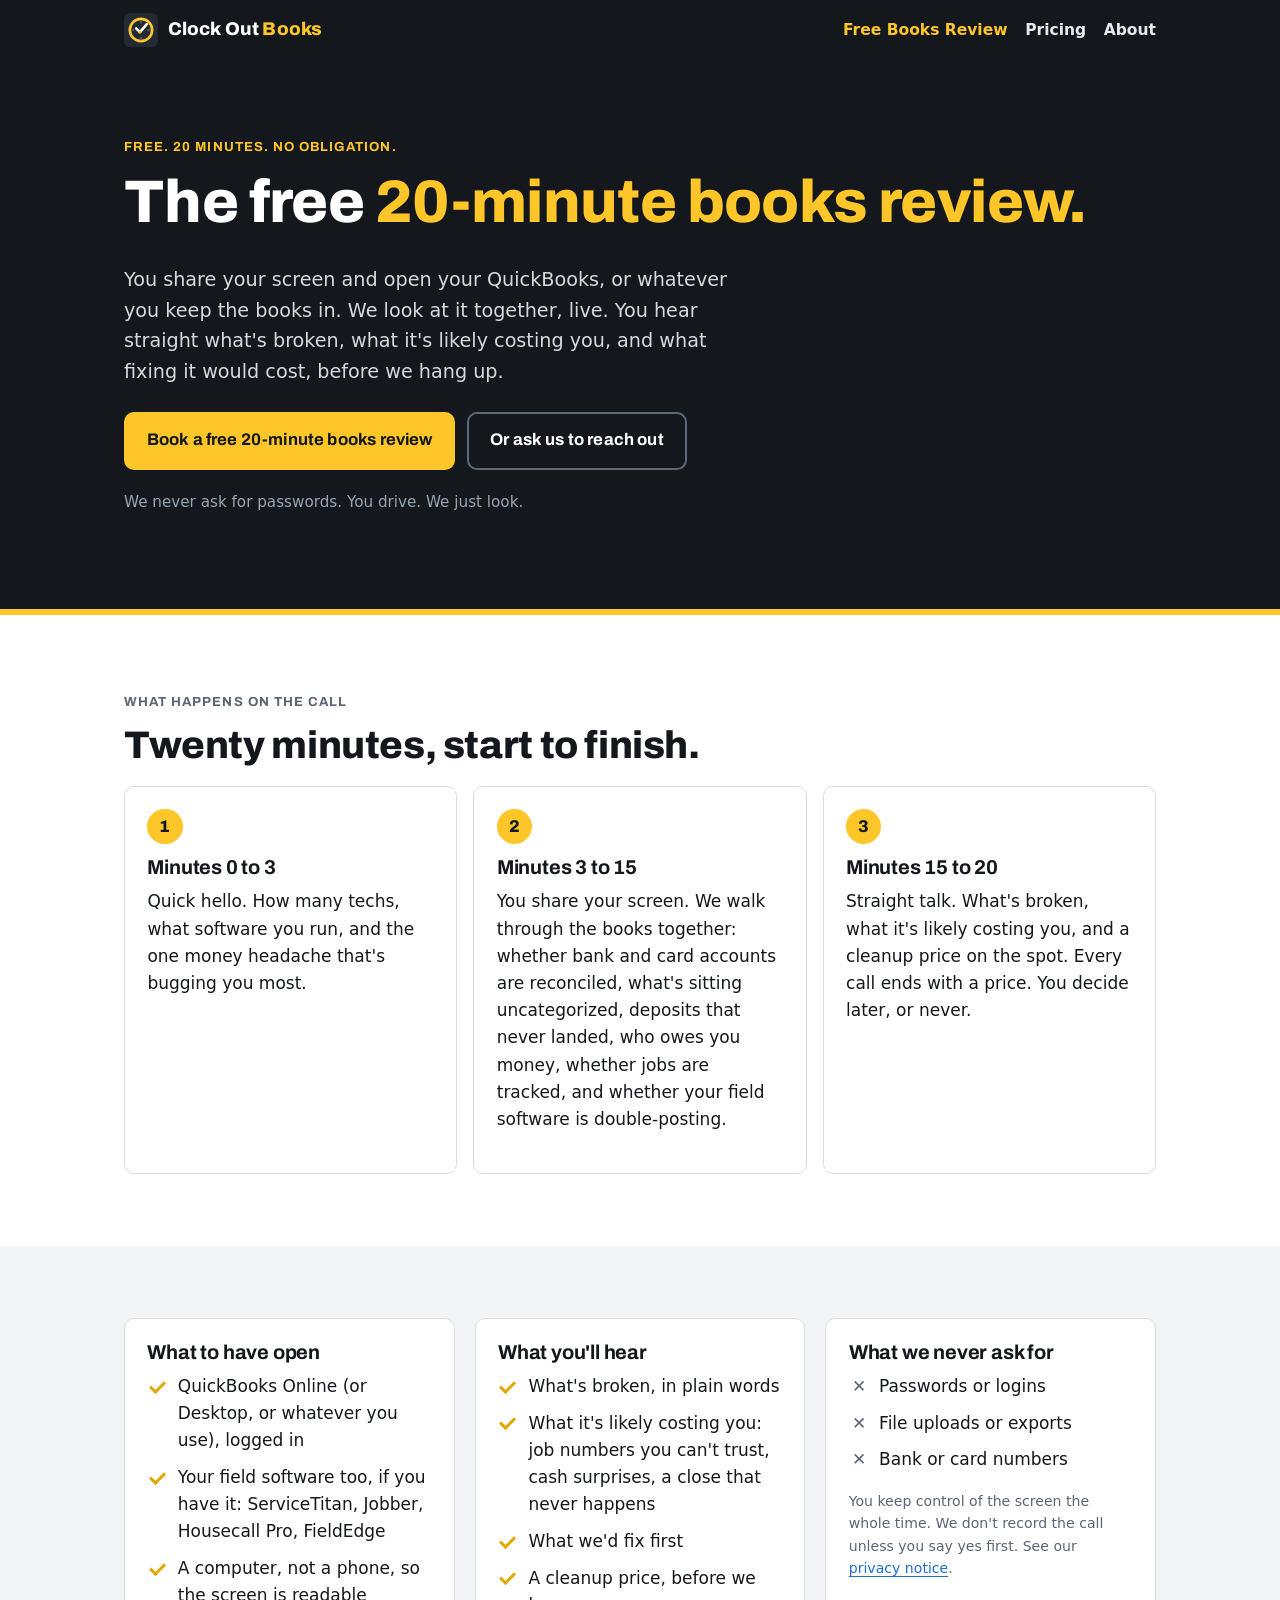
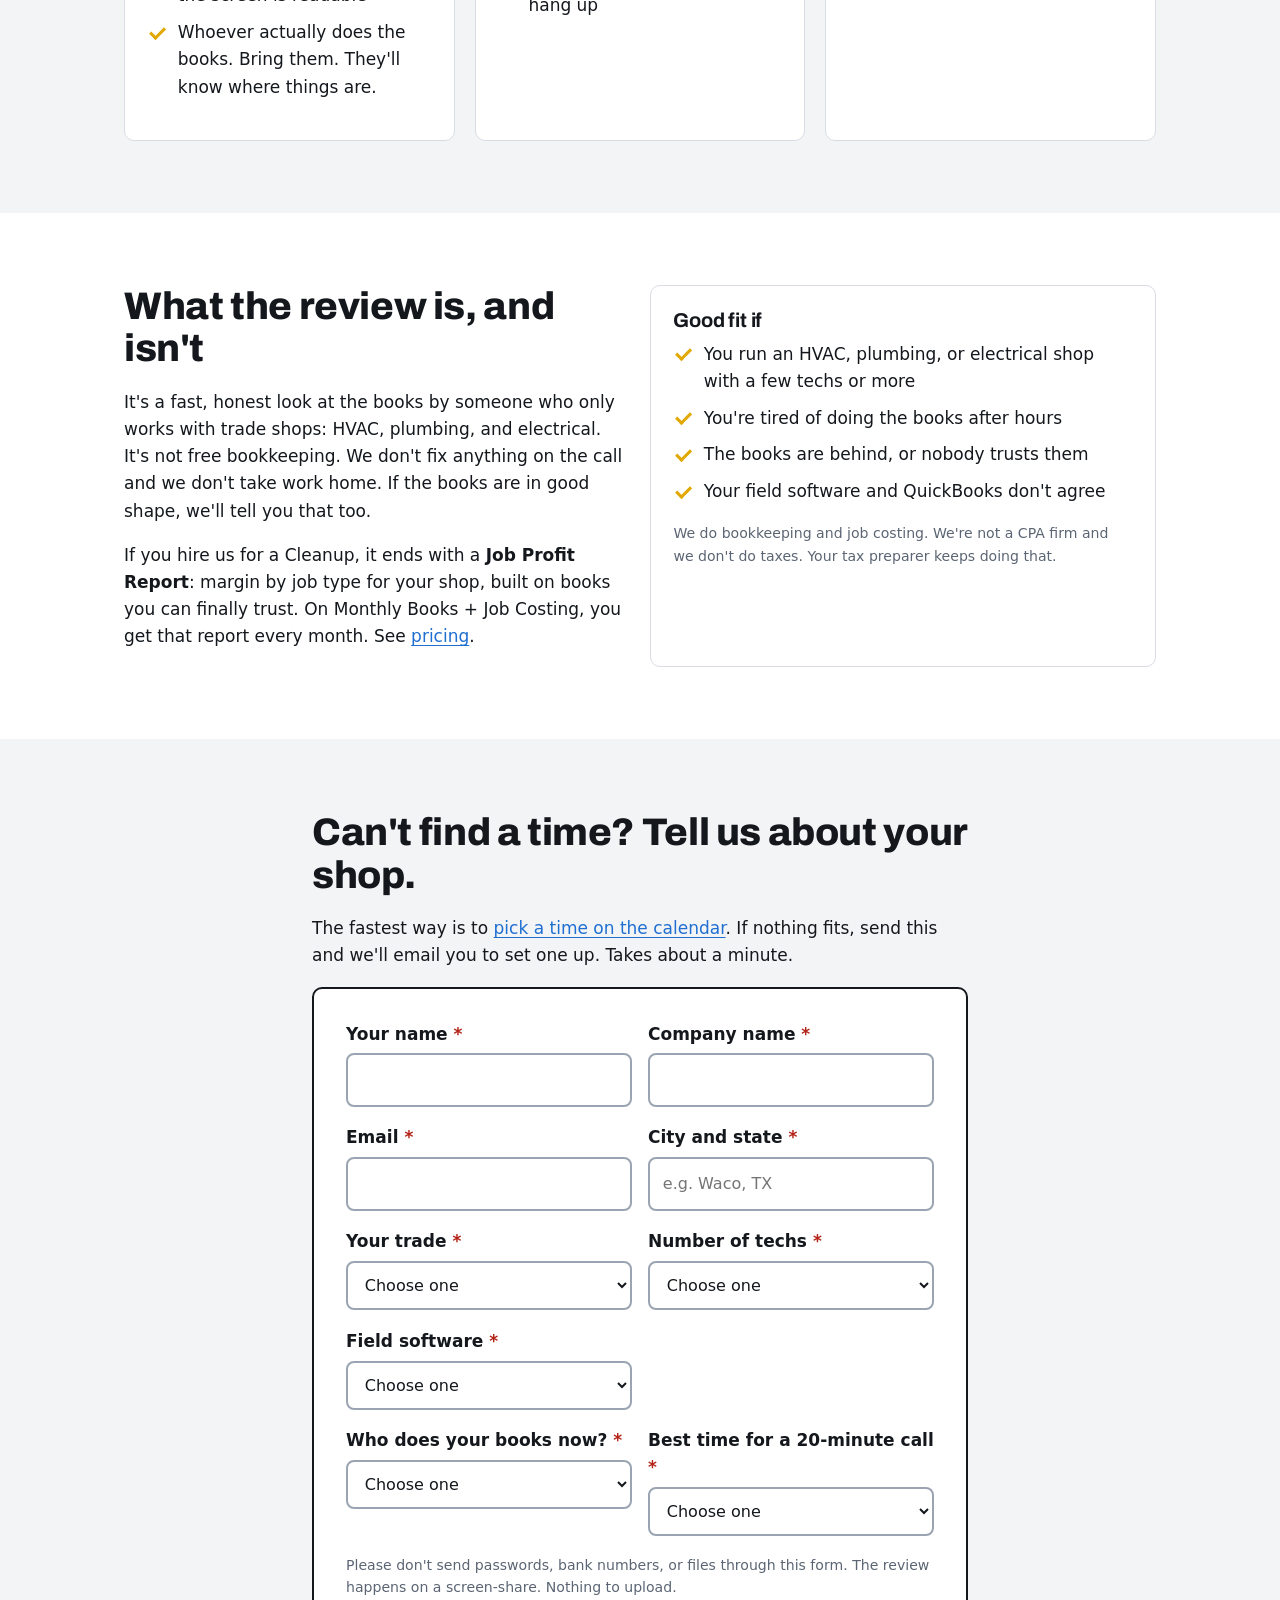
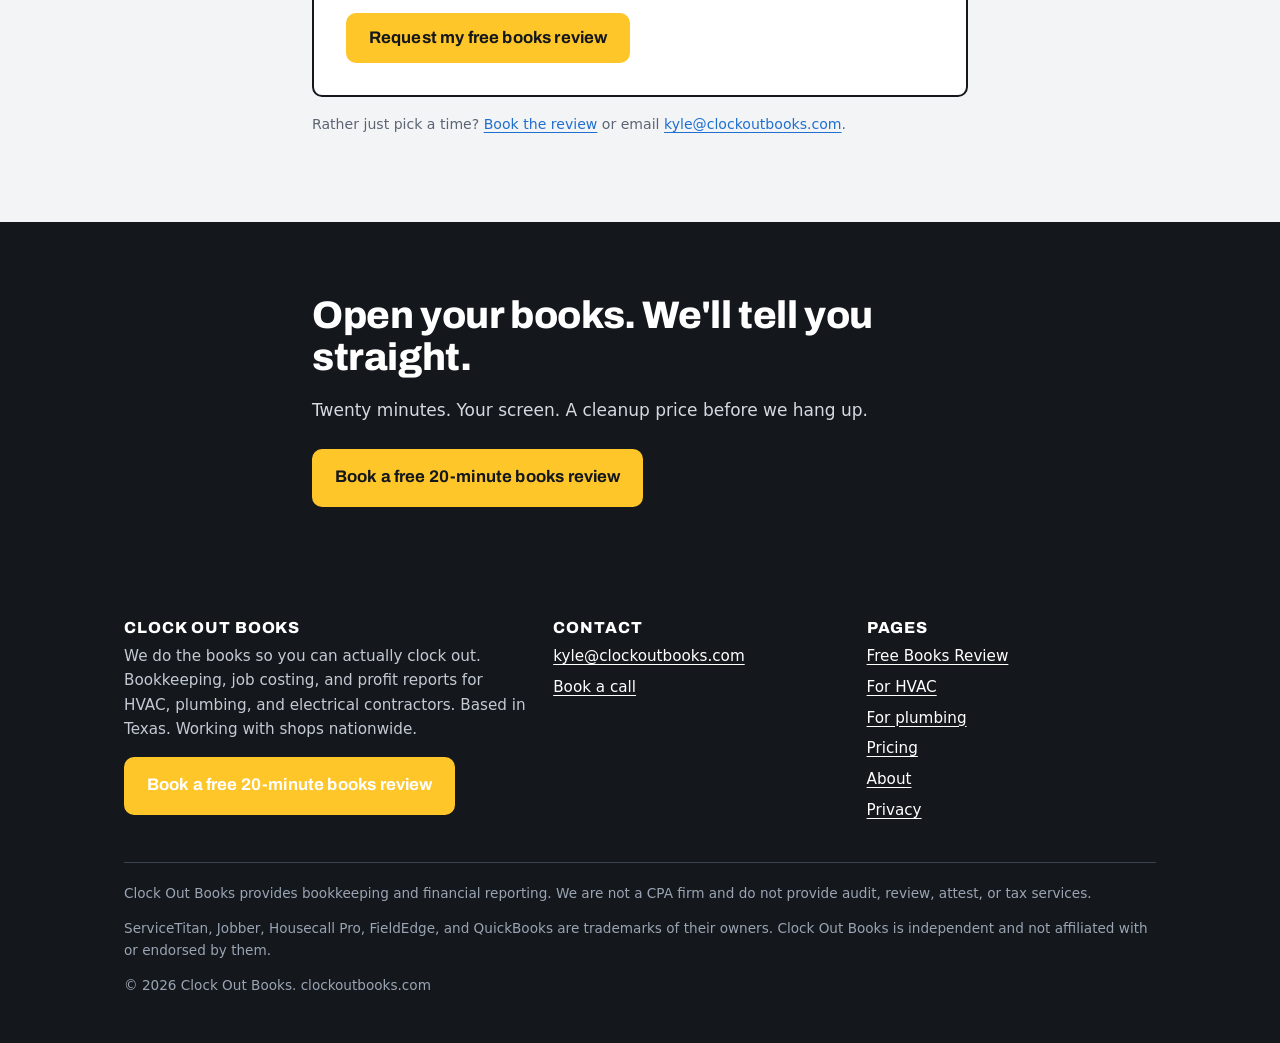
==== books-review.html @ 0bdfc25b "Clock Out Books site (built from trades-back-office/site via tools/build_site.py)" ====
<!doctype html>
<html lang="en">
<head>
<meta charset="utf-8">
<meta name="viewport" content="width=device-width, initial-scale=1">
<title>Free 20-Minute Books Review | Clock Out Books</title>
<meta name="description" content="Share your screen, open your QuickBooks, and hear straight what's broken in your shop's books, what it's likely costing you, and a cleanup price. Free, 20 minutes, no passwords.">
<link rel="canonical" href="https://clockoutbooks.com/books-review">
<meta name="theme-color" content="#14181d">
<link rel="icon" href="/favicon.svg" type="image/svg+xml">
<link rel="icon" href="/favicon-32.png" sizes="32x32" type="image/png">
<link rel="apple-touch-icon" href="/apple-touch-icon.png">
<meta property="og:type" content="website">
<meta property="og:site_name" content="Clock Out Books">
<meta property="og:title" content="Free 20-Minute Books Review | Clock Out Books">
<meta property="og:description" content="Share your screen, open your QuickBooks, and hear straight what's broken in your shop's books, what it's likely costing you, and a cleanup price. Free, 20 minutes, no passwords.">
<meta property="og:url" content="https://clockoutbooks.com/books-review">
<meta property="og:image" content="https://clockoutbooks.com/og-image.png">
<meta property="og:image:width" content="1200">
<meta property="og:image:height" content="630">
<meta property="og:image:alt" content="Clock Out Books: We do the books so you can actually clock out.">
<meta name="twitter:card" content="summary_large_image">
<link rel="preconnect" href="https://fonts.googleapis.com">
<link rel="preconnect" href="https://fonts.gstatic.com" crossorigin>
<link rel="stylesheet" href="https://fonts.googleapis.com/css2?family=Archivo:wght@700;800&display=swap">
<link rel="stylesheet" href="/styles.css">
</head>
<body>
<a class="skip" href="#main">Skip to content</a>
<header class="site-header">
  <div class="wrap">
    <a class="brand" href="/" aria-label="Clock Out Books home"><svg viewBox="0 0 64 64" aria-hidden="true" focusable="false"><rect width="64" height="64" rx="12" fill="#232a33"/><circle cx="32" cy="32" r="21" fill="none" stroke="#ffc629" stroke-width="5"/><path d="M32 15.5v3.5M48.5 32H45M32 48.5V45M15.5 32H19" stroke="#5b6573" stroke-width="2.5" stroke-linecap="round"/><path d="M23 29l7 7L43 21" fill="none" stroke="#fff" stroke-width="5" stroke-linecap="round" stroke-linejoin="round"/><circle cx="30" cy="36" r="2.6" fill="#ffc629"/></svg><span>Clock Out <b>Books</b></span></a>
    <nav class="nav" aria-label="Main">
      <a href="/books-review.html" aria-current="page">Free Books Review</a>
      <a href="/pricing.html">Pricing</a>
      <a href="/about.html">About</a>
    </nav>
  </div>
</header>
<main id="main">
<section class="hero">
  <div class="wrap">
    <span class="eyebrow">Free. 20 minutes. No obligation.</span>
    <h1>The free <span class="hl">20-minute books review.</span></h1>
    <p class="lede">You share your screen and open your QuickBooks, or whatever you keep the books in. We look at it together, live. You hear straight what's broken, what it's likely costing you, and what fixing it would cost, before we hang up.</p>
    <div class="btn-row">
      <a class="btn btn-primary" href="/books-review.html#review-form">Book a free 20-minute books review</a>
      <a class="btn btn-ghost" href="#request">Or ask us to reach out</a>
    </div>
    <p class="note">We never ask for passwords. You drive. We just look.</p>
  </div>
</section>

<section class="section">
  <div class="wrap">
    <span class="eyebrow">What happens on the call</span>
    <h2>Twenty minutes, start to finish.</h2>
    <ol class="steps">
      <li>
        <h3>Minutes 0 to 3</h3>
        <p>Quick hello. How many techs, what software you run, and the one money headache that's bugging you most.</p>
      </li>
      <li>
        <h3>Minutes 3 to 15</h3>
        <p>You share your screen. We walk through the books together: whether bank and card accounts are reconciled, what's sitting uncategorized, deposits that never landed, who owes you money, whether jobs are tracked, and whether your field software is double-posting.</p>
      </li>
      <li>
        <h3>Minutes 15 to 20</h3>
        <p>Straight talk. What's broken, what it's likely costing you, and a cleanup price on the spot. Every call ends with a price. You decide later, or never.</p>
      </li>
    </ol>
  </div>
</section>

<section class="section alt">
  <div class="wrap grid grid-3">
    <div class="card">
      <h3>What to have open</h3>
      <ul class="checks">
        <li>QuickBooks Online (or Desktop, or whatever you use), logged in</li>
        <li>Your field software too, if you have it: ServiceTitan, Jobber, Housecall Pro, FieldEdge</li>
        <li>A computer, not a phone, so the screen is readable</li>
        <li>Whoever actually does the books. Bring them. They'll know where things are.</li>
      </ul>
    </div>
    <div class="card">
      <h3>What you'll hear</h3>
      <ul class="checks">
        <li>What's broken, in plain words</li>
        <li>What it's likely costing you: job numbers you can't trust, cash surprises, a close that never happens</li>
        <li>What we'd fix first</li>
        <li>A cleanup price, before we hang up</li>
      </ul>
    </div>
    <div class="card">
      <h3>What we never ask for</h3>
      <ul class="xs">
        <li>Passwords or logins</li>
        <li>File uploads or exports</li>
        <li>Bank or card numbers</li>
      </ul>
      <p class="fine" style="margin-top:1rem">You keep control of the screen the whole time. We don't record the call unless you say yes first. See our <a href="/privacy.html">privacy notice</a>.</p>
    </div>
  </div>
</section>

<section class="section">
  <div class="wrap grid grid-2">
    <div>
      <h2>What the review is, and isn't</h2>
      <p>It's a fast, honest look at the books by someone who only works with trade shops: HVAC, plumbing, and electrical. It's not free bookkeeping. We don't fix anything on the call and we don't take work home. If the books are in good shape, we'll tell you that too.</p>
      <p>If you hire us for a Cleanup, it ends with a <strong>Job Profit Report</strong>: margin by job type for your shop, built on books you can finally trust. On Monthly Books + Job Costing, you get that report every month. See <a href="/pricing.html">pricing</a>.</p>
    </div>
    <div class="card">
      <h3>Good fit if</h3>
      <ul class="checks">
        <li>You run an HVAC, plumbing, or electrical shop with a few techs or more</li>
        <li>You're tired of doing the books after hours</li>
        <li>The books are behind, or nobody trusts them</li>
        <li>Your field software and QuickBooks don't agree</li>
      </ul>
      <p class="fine">We do bookkeeping and job costing. We're not a CPA firm and we don't do taxes. Your tax preparer keeps doing that.</p>
    </div>
  </div>
</section>

<section class="section alt" id="request">
  <div class="wrap narrow">
    <h2>Can't find a time? Tell us about your shop.</h2>
    <p>The fastest way is to <a href="/books-review.html#review-form">pick a time on the calendar</a>. If nothing fits, send this and we'll email you to set one up. Takes about a minute.</p>
    <form class="form" id="review-form" action="https://formsubmit.co/ajax/kyle@clockoutbooks.com" method="POST" accept-charset="UTF-8">
      <input type="hidden" name="_subject" value="New Books Review request">
      <input type="hidden" name="form" value="books-review">
      <input type="hidden" name="_template" value="table">
      <input type="hidden" name="_next" value="https://clockoutbooks.com/thanks.html">
      <div class="hp" aria-hidden="true">
        <label for="website">Leave this empty</label>
        <input type="text" id="website" name="_honey" tabindex="-1" autocomplete="off">
      </div>
      <div class="field-row">
        <div class="field">
          <label for="name">Your name <span class="req" aria-hidden="true">*</span></label>
          <input type="text" id="name" name="name" autocomplete="name" required>
        </div>
        <div class="field">
          <label for="company">Company name <span class="req" aria-hidden="true">*</span></label>
          <input type="text" id="company" name="company" autocomplete="organization" required>
        </div>
      </div>
      <div class="field-row">
        <div class="field">
          <label for="email">Email <span class="req" aria-hidden="true">*</span></label>
          <input type="email" id="email" name="email" autocomplete="email" required>
        </div>
        <div class="field">
          <label for="city">City and state <span class="req" aria-hidden="true">*</span></label>
          <input type="text" id="city" name="city_state" autocomplete="address-level2" placeholder="e.g. Waco, TX" required>
        </div>
      </div>
      <div class="field-row">
        <div class="field">
          <label for="trade">Your trade <span class="req" aria-hidden="true">*</span></label>
          <select id="trade" name="trade" required>
            <option value="">Choose one</option>
            <option>HVAC</option>
            <option>Plumbing</option>
            <option>Electrical</option>
            <option>Roofing</option>
            <option>Other trade</option>
          </select>
        </div>
        <div class="field">
          <label for="techs">Number of techs <span class="req" aria-hidden="true">*</span></label>
          <select id="techs" name="techs" required>
            <option value="">Choose one</option>
            <option>1 to 3</option>
            <option>4 to 10</option>
            <option>11 to 25</option>
            <option>26 or more</option>
          </select>
        </div>
        <div class="field">
          <label for="software">Field software <span class="req" aria-hidden="true">*</span></label>
          <select id="software" name="field_software" required>
            <option value="">Choose one</option>
            <option>ServiceTitan</option>
            <option>Jobber</option>
            <option>Housecall Pro</option>
            <option>FieldEdge</option>
            <option>Other</option>
            <option>None</option>
          </select>
        </div>
      </div>
      <div class="field-row">
        <div class="field">
          <label for="books">Who does your books now? <span class="req" aria-hidden="true">*</span></label>
          <select id="books" name="bookkeeping_now" required>
            <option value="">Choose one</option>
            <option>I do them myself</option>
            <option>My spouse</option>
            <option>An office person</option>
            <option>A bookkeeper</option>
            <option>A CPA</option>
            <option>Nobody right now</option>
          </select>
        </div>
        <div class="field">
          <label for="besttime">Best time for a 20-minute call <span class="req" aria-hidden="true">*</span></label>
          <select id="besttime" name="best_time" required>
            <option value="">Choose one</option>
            <option>Early morning (before 9am)</option>
            <option>Mid-morning</option>
            <option>Lunchtime</option>
            <option>Afternoon</option>
            <option>Evening (after 5pm)</option>
          </select>
        </div>
      </div>
      <p class="fine">Please don't send passwords, bank numbers, or files through this form. The review happens on a screen-share. Nothing to upload.</p>
      <button class="btn btn-primary" type="submit">Request my free books review</button>
      <p class="form-status" id="form-status" role="status" aria-live="polite"></p>
      <noscript><p class="fine">After you submit, you'll see a confirmation page. Trouble with the form? Email <a href="mailto:kyle@clockoutbooks.com">kyle@clockoutbooks.com</a>.</p></noscript>
    </form>
    <p class="fine" style="margin-top:1rem">Rather just pick a time? <a href="/books-review.html#review-form">Book the review</a> or email <a href="mailto:kyle@clockoutbooks.com">kyle@clockoutbooks.com</a>.</p>
  </div>
</section>

<section class="section dark">
  <div class="wrap narrow">
    <h2>Open your books. We'll tell you straight.</h2>
    <p>Twenty minutes. Your screen. A cleanup price before we hang up.</p>
    <div class="btn-row"><a class="btn btn-primary" href="/books-review.html#review-form">Book a free 20-minute books review</a></div>
  </div>
</section>
</main>
<footer class="site-footer">
  <div class="wrap">
    <div class="cols">
      <div>
        <h2>Clock Out Books</h2>
        <p>We do the books so you can actually clock out. Bookkeeping, job costing, and profit reports for HVAC, plumbing, and electrical contractors. Based in Texas. Working with shops nationwide.</p>
        <p><a class="btn btn-primary" href="/books-review.html">Book a free 20-minute books review</a></p>
      </div>
      <div>
        <h2>Contact</h2>
        <ul>
          <li><a href="mailto:kyle@clockoutbooks.com">kyle@clockoutbooks.com</a></li>
          <li><a href="/books-review.html#review-form">Book a call</a></li>
        </ul>
      </div>
      <div>
        <h2>Pages</h2>
        <ul>
          <li><a href="/books-review.html">Free Books Review</a></li>
          <li><a href="/hvac.html">For HVAC</a></li>
          <li><a href="/plumbing.html">For plumbing</a></li>
          <li><a href="/pricing.html">Pricing</a></li>
          <li><a href="/about.html">About</a></li>
          <li><a href="/privacy.html">Privacy</a></li>
        </ul>
      </div>
    </div>
    <div class="legal">
      <p>Clock Out Books provides bookkeeping and financial reporting. We are not a CPA firm and do not provide audit, review, attest, or tax services.</p>
      <p>ServiceTitan, Jobber, Housecall Pro, FieldEdge, and QuickBooks are trademarks of their owners. Clock Out Books is independent and not affiliated with or endorsed by them.</p>
      <p>&copy; <span data-year>2026</span> Clock Out Books. clockoutbooks.com</p>
    </div>
  </div>
</footer>
<script src="/site.js" defer></script>
</body>
</html>
---- styles.css ----
/* Clock Out Books - shared styles. No build step. */
:root {
  --ink: #14181d;
  --ink-2: #232a33;
  --steel: #3a4452;
  --muted: #5b6573;
  --line: #d9dde3;
  --paper: #ffffff;
  --paper-2: #f3f4f6;
  --yellow: #ffc629;
  --yellow-dark: #e0a800;
  --cold: #1f6fd1;
  --focus: #1f6fd1;
  --radius: 10px;
  --max: 1080px;
  --font-head: "Archivo", "Arial Narrow", Arial, sans-serif;
  --font-body: system-ui, -apple-system, "Segoe UI", Roboto, Arial, sans-serif;
}

*, *::before, *::after { box-sizing: border-box; }
html { -webkit-text-size-adjust: 100%; }
body {
  margin: 0;
  font-family: var(--font-body);
  font-size: 1.0625rem;
  line-height: 1.6;
  color: var(--ink);
  background: var(--paper);
}
img, svg { max-width: 100%; height: auto; }
a { color: var(--cold); text-underline-offset: 3px; }
a:hover { text-decoration-thickness: 2px; }
:focus-visible { outline: 3px solid var(--focus); outline-offset: 2px; }

h1, h2, h3 {
  font-family: var(--font-head);
  line-height: 1.1;
  letter-spacing: -0.01em;
  margin: 0 0 0.5em;
}
h1 { font-size: clamp(2.2rem, 7vw, 3.75rem); font-weight: 800; }
h2 { font-size: clamp(1.6rem, 4.5vw, 2.4rem); font-weight: 800; }
h3 { font-size: 1.25rem; font-weight: 700; }
p { margin: 0 0 1em; }

.skip {
  position: absolute; left: -9999px; top: 0;
  background: var(--yellow); color: var(--ink); padding: 0.6rem 1rem; z-index: 10;
}
.skip:focus { left: 0.5rem; top: 0.5rem; }

.wrap { width: 100%; max-width: var(--max); margin: 0 auto; padding: 0 1rem; }
@media (min-width: 720px) { .wrap { padding: 0 1.5rem; } }

/* Header */
.site-header { background: var(--ink); color: #fff; }
.site-header .wrap {
  display: flex; flex-wrap: wrap; align-items: center; justify-content: space-between;
  gap: 0.5rem 1rem; padding-top: 0.75rem; padding-bottom: 0.75rem;
}
.brand {
  display: inline-flex; align-items: center; gap: 0.6rem;
  color: #fff; text-decoration: none;
  font-family: var(--font-head); font-weight: 800; font-size: 1.15rem; letter-spacing: 0.01em;
}
.brand svg { width: 34px; height: 34px; flex: none; }
.brand span b { color: var(--yellow); font-weight: 800; }
.nav { display: flex; flex-wrap: wrap; gap: 0.25rem 1.1rem; align-items: center; }
.nav a { color: #e6e9ee; text-decoration: none; font-weight: 600; font-size: 0.97rem; padding: 0.35rem 0; }
.nav a:hover, .nav a[aria-current="page"] { color: var(--yellow); }

/* Buttons */
.btn {
  display: inline-block; text-decoration: none; font-weight: 700;
  font-family: var(--font-head); font-size: 1.05rem; letter-spacing: 0.01em;
  padding: 0.85rem 1.3rem; border-radius: var(--radius); border: 2px solid transparent;
  cursor: pointer; text-align: center; min-height: 48px;
}
.btn-primary { background: var(--yellow); color: var(--ink); border-color: var(--yellow); }
.btn-primary:hover { background: var(--yellow-dark); border-color: var(--yellow-dark); }
.btn-ghost { background: transparent; color: #fff; border-color: #5d6878; }
.btn-ghost:hover { border-color: #fff; }
.btn-dark { background: var(--ink); color: #fff; border-color: var(--ink); }
.btn-dark:hover { background: var(--ink-2); }
.btn-row { display: flex; flex-wrap: wrap; gap: 0.75rem; margin-top: 1.5rem; }
@media (max-width: 480px) { .btn-row .btn { width: 100%; } }

/* Hero */
.hero { background: var(--ink); color: #fff; padding: 3rem 0 3.5rem; border-bottom: 6px solid var(--yellow); }
.hero .eyebrow { color: var(--yellow); }
.hero p.lede { font-size: 1.2rem; color: #d5dae1; max-width: 40rem; }
.hero .note { color: #9aa4b2; font-size: 0.95rem; margin-top: 1.25rem; }
.eyebrow {
  display: inline-block; font-family: var(--font-head); font-weight: 700;
  text-transform: uppercase; letter-spacing: 0.08em; font-size: 0.82rem; margin-bottom: 0.75rem; color: var(--muted);
}
.hero h1 .hl { color: var(--yellow); }
@media (min-width: 720px) { .hero { padding: 4.5rem 0 5rem; } }

/* Sections */
.section { padding: 3rem 0; }
.section.alt { background: var(--paper-2); }
.section.dark { background: var(--ink); color: #fff; }
.section.dark p { color: #d5dae1; }
@media (min-width: 720px) { .section { padding: 4.5rem 0; } }
.narrow { max-width: 44rem; }
.lead { font-size: 1.15rem; color: var(--steel); }

.grid { display: grid; gap: 1rem; }
@media (min-width: 720px) {
  .grid-2 { grid-template-columns: repeat(2, 1fr); gap: 1.25rem; }
  .grid-3 { grid-template-columns: repeat(3, 1fr); gap: 1.25rem; }
  .grid-4 { grid-template-columns: repeat(2, 1fr); gap: 1.25rem; }
}
@media (min-width: 1000px) { .grid-4 { grid-template-columns: repeat(4, 1fr); } }

.card {
  background: var(--paper); border: 1px solid var(--line); border-radius: var(--radius);
  padding: 1.4rem;
}
.card p:last-child { margin-bottom: 0; }

.checks { list-style: none; padding: 0; margin: 0 0 1em; }
.checks li { position: relative; padding-left: 1.9rem; margin-bottom: 0.6rem; }
.checks li::before {
  content: ""; position: absolute; left: 0.15rem; top: 0.45em;
  width: 0.95rem; height: 0.55rem; border-left: 3px solid var(--yellow-dark); border-bottom: 3px solid var(--yellow-dark);
  transform: rotate(-45deg);
}
.dark .checks li::before { border-color: var(--yellow); }
.xs { list-style: none; padding: 0; margin: 0; }
.xs li { position: relative; padding-left: 1.9rem; margin-bottom: 0.6rem; }
.xs li::before { content: "\2715"; position: absolute; left: 0.2rem; color: var(--muted); font-weight: 700; }

/* Pain list */
.pain { list-style: none; padding: 0; margin: 0; display: grid; gap: 0.75rem; }
.pain li {
  background: var(--paper); border-left: 5px solid var(--yellow); padding: 0.9rem 1rem;
  border-radius: 0 var(--radius) var(--radius) 0; font-weight: 600;
}

/* Ledger table */
.ledger-wrap { overflow-x: auto; -webkit-overflow-scrolling: touch; border: 2px solid var(--ink); border-radius: var(--radius); background: var(--paper); }
table.ledger { width: 100%; border-collapse: collapse; min-width: 520px; font-variant-numeric: tabular-nums; }
.ledger caption { text-align: left; padding: 0.9rem 1rem; font-weight: 700; font-family: var(--font-head); background: var(--ink); color: #fff; }
.ledger th, .ledger td { padding: 0.75rem 1rem; text-align: right; border-bottom: 1px solid var(--line); }
.ledger th:first-child, .ledger td:first-child { text-align: left; }
.ledger thead th { font-size: 0.85rem; text-transform: uppercase; letter-spacing: 0.05em; color: var(--muted); }
.ledger td.q { color: var(--cold); font-weight: 800; font-family: var(--font-head); font-size: 1.15rem; }
.ledger tfoot td { border-bottom: 4px double var(--ink); border-top: 2px solid var(--ink); font-weight: 800; }

/* Steps */
.steps { counter-reset: step; list-style: none; padding: 0; margin: 0; display: grid; gap: 1rem; }
@media (min-width: 900px) { .steps { grid-template-columns: repeat(3, 1fr); } }
.steps li { counter-increment: step; background: var(--paper); border: 1px solid var(--line); border-radius: var(--radius); padding: 1.4rem; position: relative; }
.steps li::before {
  content: counter(step); display: inline-grid; place-items: center;
  width: 2.2rem; height: 2.2rem; border-radius: 50%; background: var(--yellow); color: var(--ink);
  font-family: var(--font-head); font-weight: 800; margin-bottom: 0.75rem;
}
.steps .price { font-family: var(--font-head); font-weight: 700; color: var(--steel); }

/* Pricing */
.price-card { display: flex; flex-direction: column; }
.price-card.featured { border: 3px solid var(--ink); box-shadow: 0 6px 0 var(--yellow); }
.price-card .tag { font-size: 0.8rem; font-weight: 700; text-transform: uppercase; letter-spacing: 0.06em; color: var(--muted); }
.price-card .amount { font-family: var(--font-head); font-weight: 800; font-size: 2rem; line-height: 1.1; margin: 0.3rem 0 0.15rem; }
.price-card .amount small { font-size: 1rem; font-weight: 700; color: var(--muted); }
.price-card .range { color: var(--muted); font-size: 0.95rem; margin-bottom: 1rem; }
.price-card .checks { flex: 1; }
.price-card .btn { margin-top: 0.5rem; }

.pill-list { display: flex; flex-wrap: wrap; gap: 0.5rem; list-style: none; padding: 0; margin: 1rem 0; }
.pill-list li { border: 2px solid var(--steel); border-radius: 999px; padding: 0.3rem 0.85rem; font-weight: 700; font-size: 0.95rem; }
.dark .pill-list li { border-color: #5d6878; color: #fff; }
.fine { font-size: 0.88rem; color: var(--muted); }
.dark .fine { color: #9aa4b2; }

/* FAQ */
details { border-bottom: 1px solid var(--line); padding: 0.9rem 0; }
summary { cursor: pointer; font-weight: 700; font-size: 1.08rem; }
details p { margin: 0.6rem 0 0; }

/* Form */
.form { background: var(--paper); border: 2px solid var(--ink); border-radius: var(--radius); padding: 1.25rem; }
@media (min-width: 720px) { .form { padding: 2rem; } }
.field { margin-bottom: 1.1rem; }
.field label, .field legend { display: block; font-weight: 700; margin-bottom: 0.35rem; }
.field .hint { display: block; font-weight: 400; color: var(--muted); font-size: 0.92rem; }
.field input[type="text"], .field input[type="email"], .field input[type="tel"], .field input[type="number"],
.field select, .field textarea {
  width: 100%; font: inherit; font-size: 1rem; padding: 0.75rem 0.8rem; min-height: 48px;
  border: 2px solid #9aa4b2; border-radius: 8px; background: #fff; color: var(--ink);
}
.field textarea { min-height: 7rem; resize: vertical; }
.field input:focus, .field select:focus, .field textarea:focus { border-color: var(--focus); outline: 3px solid rgba(31,111,209,0.25); outline-offset: 0; }
.field-row { display: grid; gap: 0 1rem; }
@media (min-width: 620px) { .field-row { grid-template-columns: 1fr 1fr; } }
.req { color: #b42318; }
.hp { position: absolute; left: -9999px; width: 1px; height: 1px; overflow: hidden; }
.form-status { margin-top: 1rem; padding: 0.9rem 1rem; border-radius: 8px; font-weight: 600; }
.form-status.ok { background: #e7f4ea; border: 2px solid #2e7d32; }
.form-status.err { background: #fdecea; border: 2px solid #b42318; }
.form-status:empty { display: none; }

/* Footer */
.site-footer { background: var(--ink); color: #c4cad3; padding: 2.5rem 0 2rem; font-size: 0.95rem; }
.site-footer a { color: #fff; }
.site-footer .cols { display: grid; gap: 1.5rem; }
@media (min-width: 720px) { .site-footer .cols { grid-template-columns: 1.4fr 1fr 1fr; } }
.site-footer h2 { font-size: 1rem; color: #fff; text-transform: uppercase; letter-spacing: 0.06em; }
.site-footer ul { list-style: none; padding: 0; margin: 0; }
.site-footer li { margin-bottom: 0.4rem; }
.site-footer .legal { border-top: 1px solid var(--steel); margin-top: 2rem; padding-top: 1.25rem; font-size: 0.85rem; color: #9aa4b2; }
.site-footer address { font-style: normal; }

/* Prose pages (privacy) */
.prose h2 { font-size: 1.4rem; margin-top: 2rem; }
.prose ul { padding-left: 1.25rem; }
.prose li { margin-bottom: 0.4rem; }

@media (prefers-reduced-motion: reduce) { * { transition: none !important; scroll-behavior: auto !important; } }
@media print { .site-header .nav, .btn, .site-footer .cols { display: none; } body { font-size: 11pt; } }

/* Who we work with strip */
.trade-strip { list-style: none; padding: 0; margin: 1.25rem 0 0; display: grid; gap: 0.75rem; }
@media (min-width: 640px) { .trade-strip { grid-template-columns: repeat(2, 1fr); } }
@media (min-width: 1000px) { .trade-strip { grid-template-columns: repeat(4, 1fr); } }
.trade-strip a, .trade-strip div {
  display: block; height: 100%; padding: 1rem 1.1rem; border: 2px solid var(--line);
  border-radius: var(--radius); color: var(--ink); text-decoration: none; background: var(--paper);
}
.trade-strip a { border-color: var(--steel); }
.trade-strip a:hover { border-color: var(--yellow-dark); }
.trade-strip strong { display: block; font-family: var(--font-head); font-size: 1.15rem; margin-bottom: 0.25rem; }
.trade-strip a strong::after { content: " \2192"; color: var(--yellow-dark); }
.trade-strip span { display: block; color: var(--muted); font-size: 0.95rem; line-height: 1.45; }
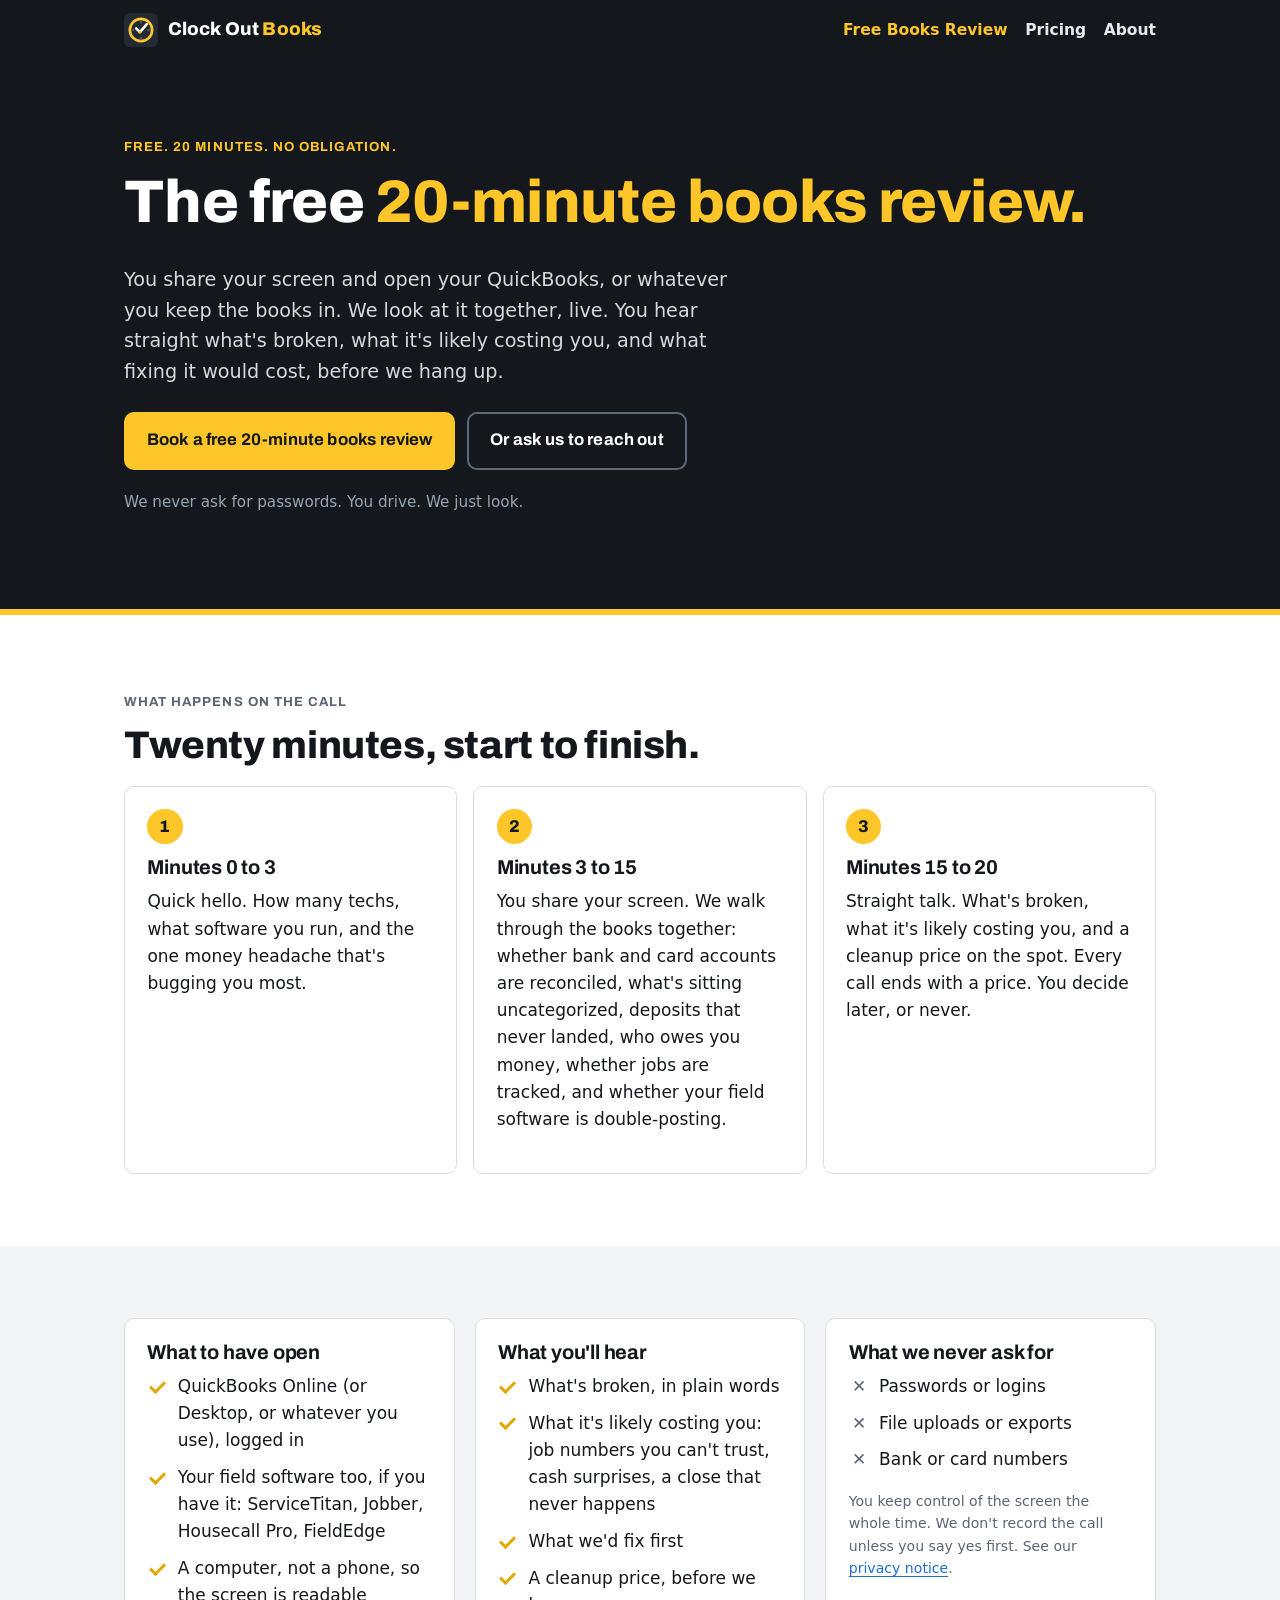
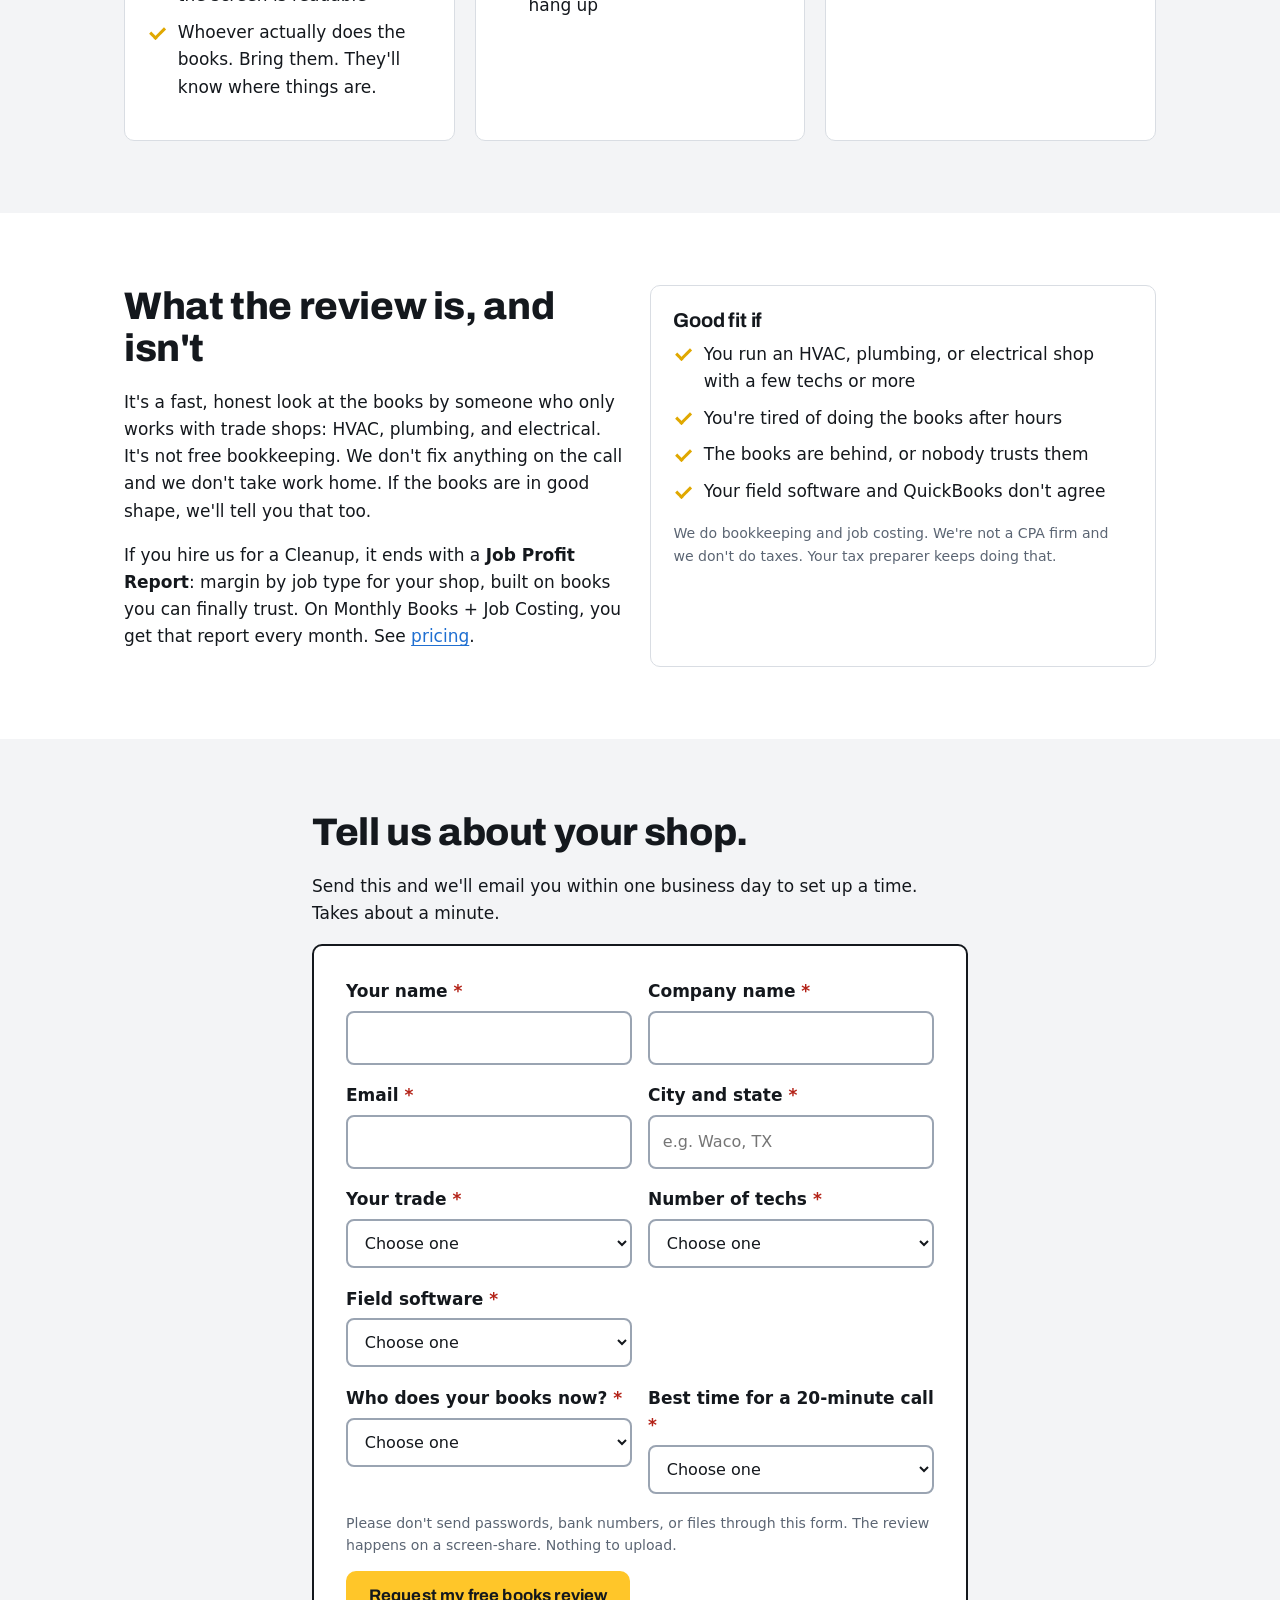
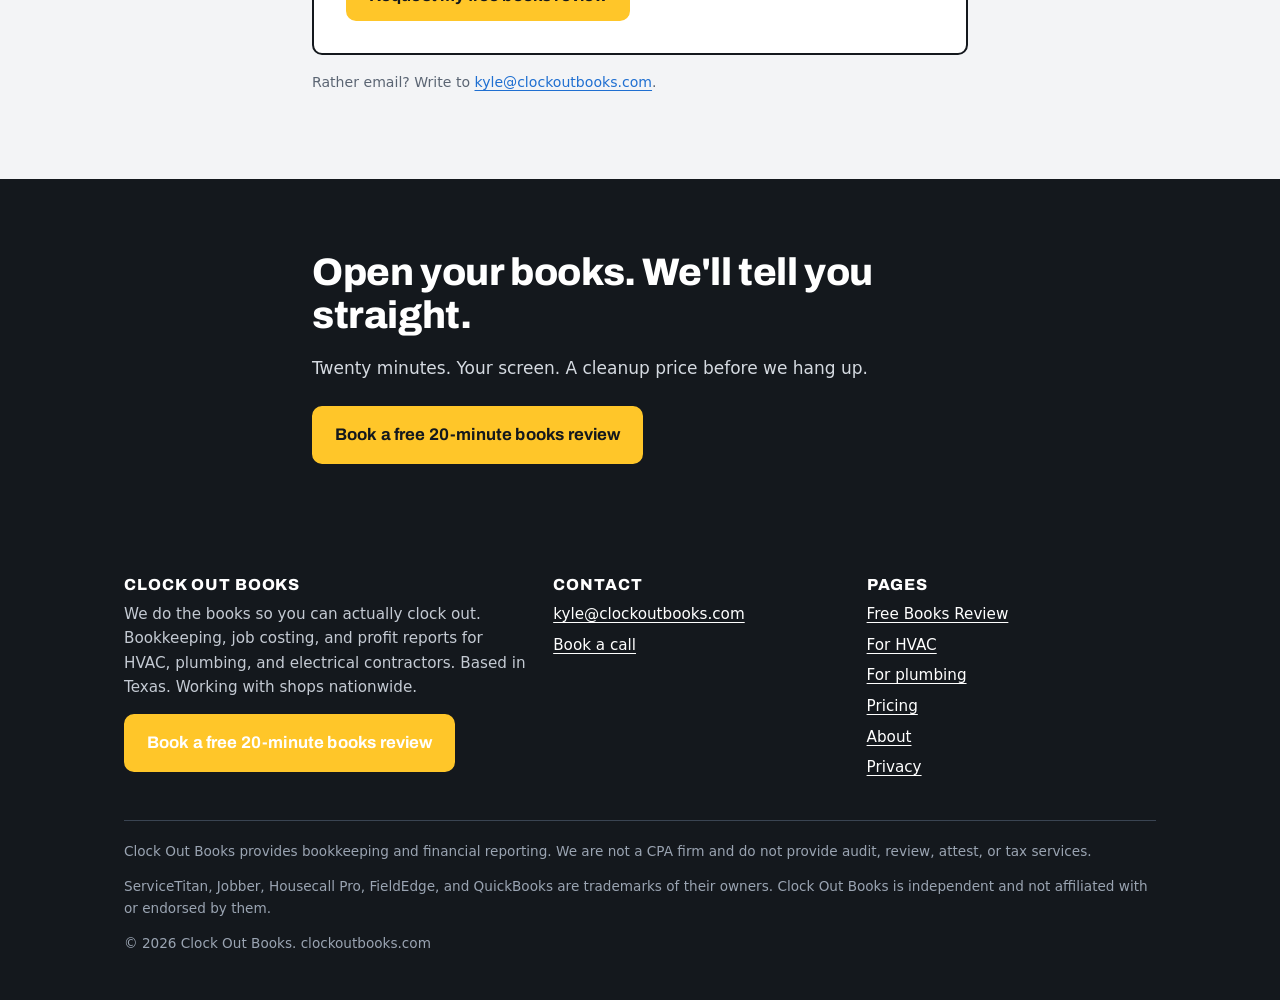
==== commit e5a15d19: "site: hide calendar-only copy when no booking URL, year-end cleanup callouts (HVAC + home), tax-prep" ====
--- a/books-review.html
+++ b/books-review.html
@@ -126,8 +126,9 @@
 
 <section class="section alt" id="request">
   <div class="wrap narrow">
-    <h2>Can't find a time? Tell us about your shop.</h2>
-    <p>The fastest way is to <a href="/books-review.html#review-form">pick a time on the calendar</a>. If nothing fits, send this and we'll email you to set one up. Takes about a minute.</p>
+    <h2>Tell us about your shop.</h2>
+    
+    <p>Send this and we'll email you within one business day to set up a time. Takes about a minute.</p>
     <form class="form" id="review-form" action="https://formsubmit.co/ajax/kyle@clockoutbooks.com" method="POST" accept-charset="UTF-8">
       <input type="hidden" name="_subject" value="New Books Review request">
       <input type="hidden" name="form" value="books-review">
@@ -201,7 +202,7 @@
             <option>My spouse</option>
             <option>An office person</option>
             <option>A bookkeeper</option>
-            <option>A CPA</option>
+            <option>My tax preparer</option>
             <option>Nobody right now</option>
           </select>
         </div>
@@ -222,7 +223,7 @@
       <p class="form-status" id="form-status" role="status" aria-live="polite"></p>
       <noscript><p class="fine">After you submit, you'll see a confirmation page. Trouble with the form? Email <a href="mailto:kyle@clockoutbooks.com">kyle@clockoutbooks.com</a>.</p></noscript>
     </form>
-    <p class="fine" style="margin-top:1rem">Rather just pick a time? <a href="/books-review.html#review-form">Book the review</a> or email <a href="mailto:kyle@clockoutbooks.com">kyle@clockoutbooks.com</a>.</p>
+    <p class="fine" style="margin-top:1rem">Rather email? Write to <a href="mailto:kyle@clockoutbooks.com">kyle@clockoutbooks.com</a>.</p>
   </div>
 </section>
 
--- a/styles.css
+++ b/styles.css
@@ -90,6 +90,8 @@
 .hero .eyebrow { color: var(--yellow); }
 .hero p.lede { font-size: 1.2rem; color: #d5dae1; max-width: 40rem; }
 .hero .note { color: #9aa4b2; font-size: 0.95rem; margin-top: 1.25rem; }
+.hero .note strong { color: #fff; }
+.hero .note a { color: var(--yellow); }
 .eyebrow {
   display: inline-block; font-family: var(--font-head); font-weight: 700;
   text-transform: uppercase; letter-spacing: 0.08em; font-size: 0.82rem; margin-bottom: 0.75rem; color: var(--muted);
